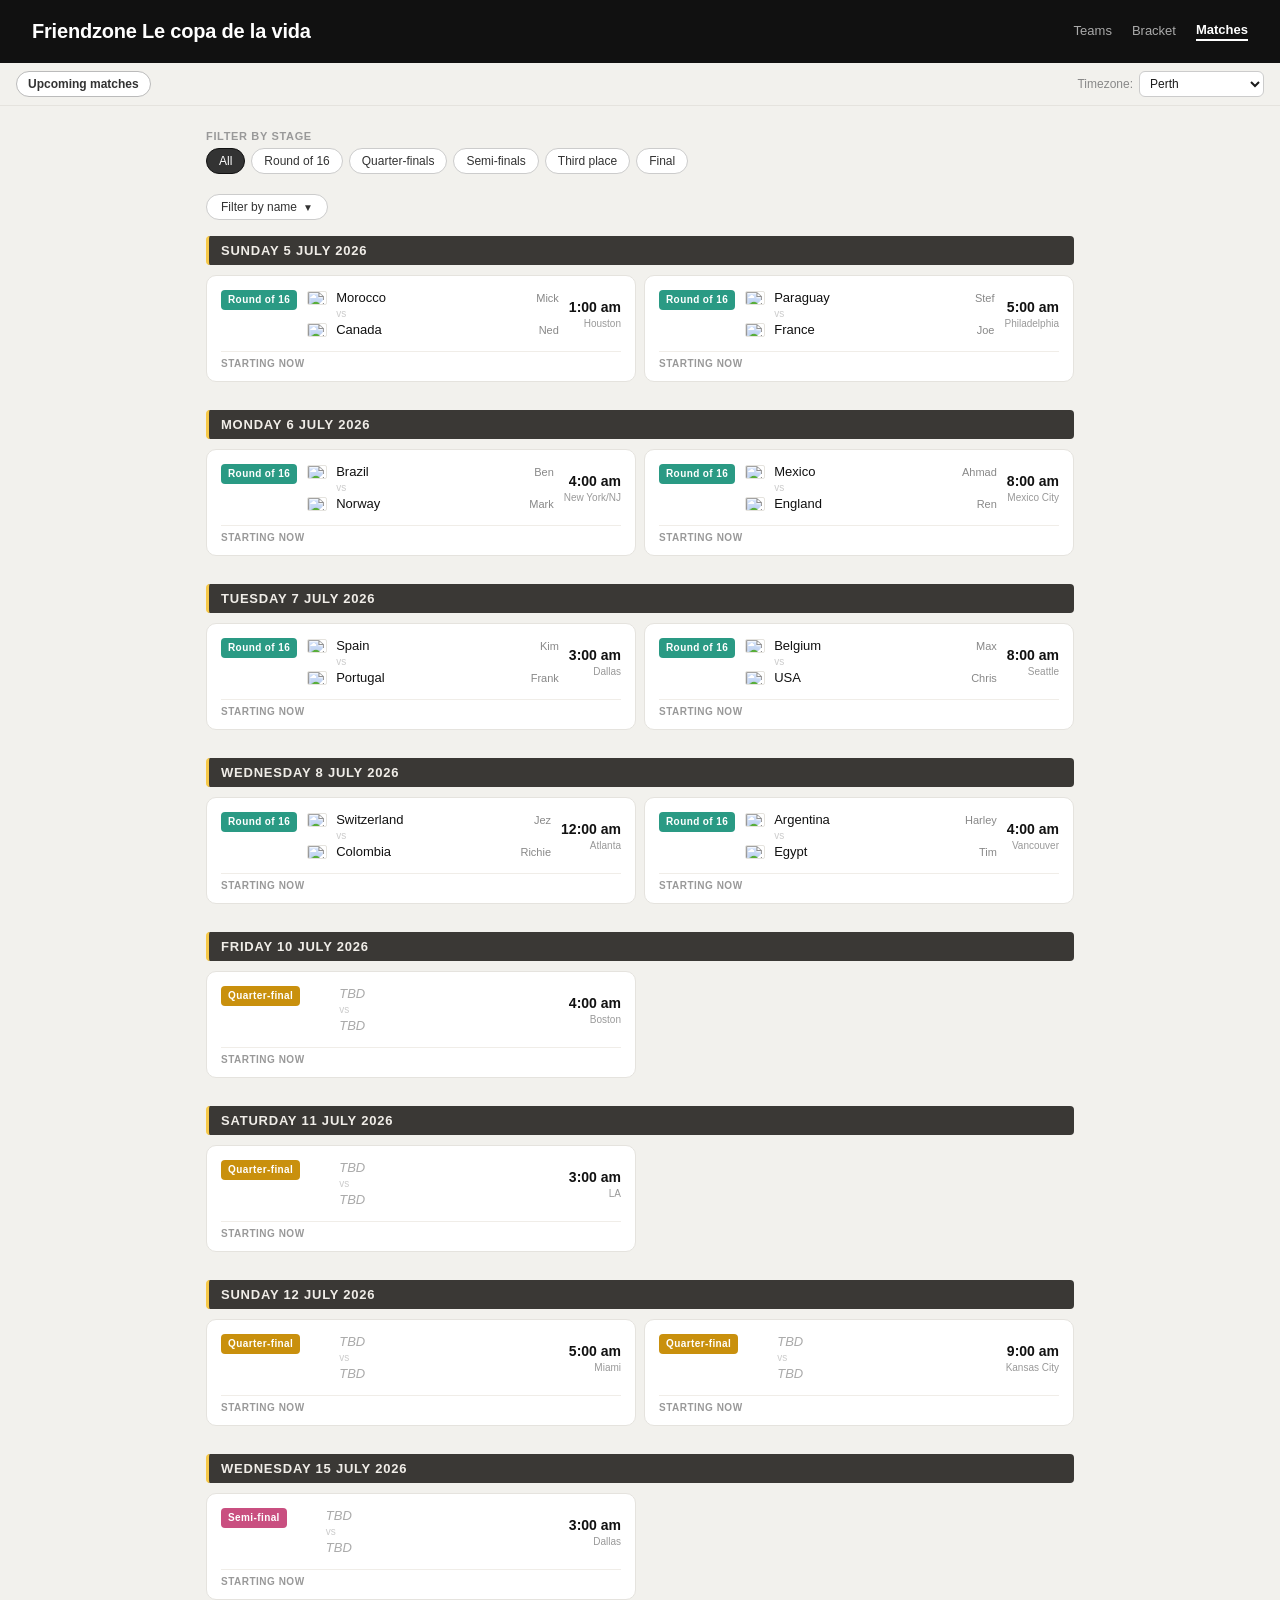
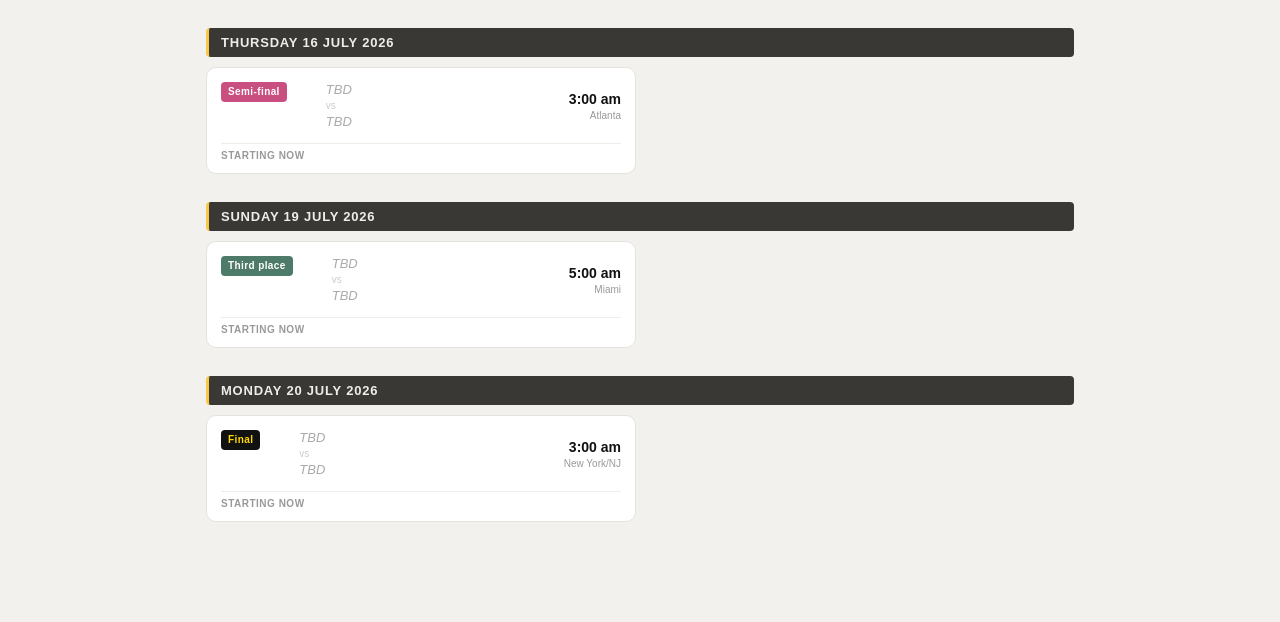
==== matches.html @ c8827e00 "Add files via upload" ====
<!DOCTYPE html>
<html lang="en">
<head>
<meta charset="UTF-8">
<meta name="viewport" content="width=device-width, initial-scale=1.0">
<title>Friendzone Le copa de la vida</title>
<link rel="stylesheet" href="style.css">
<style>
.team-flag img {
  width: 20px;
  height: 14px;
  object-fit: cover;
  border-radius: 2px;
  border: 1px solid #e5e3de;
  display: block;
}
.person-filter-flag {
  width: 16px;
  height: 11px;
  object-fit: cover;
  border-radius: 2px;
  border: 1px solid #e5e3de;
  vertical-align: middle;
  margin-right: 5px;
}
.pill-filter button.eliminated .person-filter-flag {
  filter: grayscale(100%);
  opacity: 0.7;
}
</style>
</head>
<body>

<header>
  <div class="header-left">
    <h1>Friendzone Le copa de la vida</h1>
  </div>
  <div class="header-right">
    <a href="teams.html" class="nav-link">Teams</a>
    <a href="index.html" class="nav-link">Bracket</a>
    <a href="matches.html" class="nav-link active">Matches</a>
  </div>
</header>

<div class="subheader">
  <button class="upcoming-btn" onclick="scrollToUpcoming()">Upcoming matches</button>
  <div class="tz-selector">
    <label>Timezone:</label>
    <select id="tzSelect" onchange="localStorage.setItem('fz5tz', this.value); renderSchedule()">
      <option value="local">Local match time</option>
      <option value="Australia/Perth" selected>Perth</option>
      <option value="Australia/Melbourne">Melbourne</option>
      <option value="Australia/Hobart">Hobart</option>
      <option value="Europe/Berlin">Germany</option>
      <option value="Europe/Rome">Italy</option>
      <option value="Europe/London">United Kingdom</option>
      <option value="America/Los_Angeles">Los Angeles</option>
      <option value="Europe/Zurich">Switzerland</option>
    </select>
  </div>
</div>

<div class="content">

  <div class="filter-section">
    <div class="filter-label">Filter by stage</div>
    <div class="pill-filter stage-filter" id="stageFilter">
      <button class="active" data-stage="all" onclick="filterStage(this)">All</button>
      <button data-stage="R16" onclick="filterStage(this)">Round of 16</button>
      <button data-stage="QF"  onclick="filterStage(this)">Quarter-finals</button>
      <button data-stage="SF"  onclick="filterStage(this)">Semi-finals</button>
      <button data-stage="TP"  onclick="filterStage(this)">Third place</button>
      <button data-stage="F"   onclick="filterStage(this)">Final</button>
    </div>
  </div>

  <div class="filter-section">
    <div class="filter-toggle-row">
      <button class="person-filter-toggle" id="personFilterToggle" onclick="togglePersonFilter()">
        Filter by name <span class="toggle-arrow">▼</span>
      </button>
      <div class="person-active-chips" id="personActiveChips"></div>
    </div>
    <div class="person-filter-panel" id="personFilterPanel">
      <div class="pill-filter person-filter" id="personFilter">
        <button class="active" data-person="all" onclick="filterPerson(this)">Everyone</button>
        <button data-person="Ahmad" onclick="filterPerson(this)">Ahmad</button>
        <button data-person="Ben" onclick="filterPerson(this)">Ben</button>
        <button data-person="Chris" onclick="filterPerson(this)">Chris</button>
        <button data-person="Frank" onclick="filterPerson(this)">Frank</button>
        <button data-person="Harley" onclick="filterPerson(this)">Harley</button>
        <button data-person="Jez" onclick="filterPerson(this)">Jez</button>
        <button data-person="Joe" onclick="filterPerson(this)">Joe</button>
        <button data-person="Kim" onclick="filterPerson(this)">Kim</button>
        <button data-person="Mark" onclick="filterPerson(this)">Mark</button>
        <button data-person="Max" onclick="filterPerson(this)">Max</button>
        <button data-person="Mick" onclick="filterPerson(this)">Mick</button>
        <button data-person="Ned" onclick="filterPerson(this)">Ned</button>
        <button data-person="Ren" onclick="filterPerson(this)">Ren</button>
        <button data-person="Richie" onclick="filterPerson(this)">Richie</button>
        <button data-person="Stef" onclick="filterPerson(this)">Stef</button>
        <button data-person="Tim" onclick="filterPerson(this)">Tim</button>
      </div>
    </div>
  </div>

  <div id="schedule"></div>
  <div class="no-matches" id="noMatches">No matches found for the current filters.</div>

</div>

<script>
'use strict';

// ET = UTC-4 in summer
function etMs(y, mo, d, h, m) {
  return Date.UTC(y, mo - 1, d, h + 4, m || 0);
}

var STAGE_LABELS = {
  R16: "Round of 16",
  QF:  "Quarter-final",
  SF:  "Semi-final",
  TP:  "Third place",
  F:   "Final",
};

// MATCHES is keyed by ESPN event ID so we can match scores and resolved team names.
// R16 pairings are already known for friendzone5; later rounds start as TBD and
// get filled in from ESPN as results come in — same espnIds as the tournament bracket.
var MATCHES = [
  // ── Round of 16 ──────────────────────────────────────────────
  { ms: etMs(2026,7, 4,13,0), stage:"R16", espnId:"760502", t1:"Morocco",     t2:"Canada",   venue:"NRG Stadium, Houston" },
  { ms: etMs(2026,7, 4,17,0), stage:"R16", espnId:"760503", t1:"Paraguay",    t2:"France",   venue:"Lincoln Financial Field, Philadelphia" },
  { ms: etMs(2026,7, 5,16,0), stage:"R16", espnId:"760504", t1:"Brazil",      t2:"Norway",   venue:"MetLife Stadium, New York/NJ" },
  { ms: etMs(2026,7, 5,20,0), stage:"R16", espnId:"760505", t1:"Mexico",      t2:"England",  venue:"Estadio Azteca, Mexico City" },
  { ms: etMs(2026,7, 6,15,0), stage:"R16", espnId:"760506", t1:"Spain",       t2:"Portugal", venue:"AT&T Stadium, Dallas" },
  { ms: etMs(2026,7, 6,20,0), stage:"R16", espnId:"760507", t1:"Belgium",     t2:"USA",      venue:"Lumen Field, Seattle" },
  { ms: etMs(2026,7, 7,12,0), stage:"R16", espnId:"760508", t1:"Switzerland", t2:"Colombia", venue:"Mercedes-Benz Stadium, Atlanta" },
  { ms: etMs(2026,7, 7,16,0), stage:"R16", espnId:"760509", t1:"Argentina",   t2:"Egypt",    venue:"BC Place, Vancouver" },
  // ── Quarter-finals ───────────────────────────────────────────
  { ms: etMs(2026,7, 9,16,0), stage:"QF",  espnId:"760510", t1:"TBD", t2:"TBD", venue:"Gillette Stadium, Boston" },
  { ms: etMs(2026,7,10,15,0), stage:"QF",  espnId:"760511", t1:"TBD", t2:"TBD", venue:"SoFi Stadium, LA" },
  { ms: etMs(2026,7,11,17,0), stage:"QF",  espnId:"760512", t1:"TBD", t2:"TBD", venue:"Hard Rock Stadium, Miami" },
  { ms: etMs(2026,7,11,21,0), stage:"QF",  espnId:"760513", t1:"TBD", t2:"TBD", venue:"Arrowhead Stadium, Kansas City" },
  // ── Semi-finals ──────────────────────────────────────────────
  { ms: etMs(2026,7,14,15,0), stage:"SF",  espnId:"760514", t1:"TBD", t2:"TBD", venue:"AT&T Stadium, Dallas" },
  { ms: etMs(2026,7,15,15,0), stage:"SF",  espnId:"760515", t1:"TBD", t2:"TBD", venue:"Mercedes-Benz Stadium, Atlanta" },
  // ── Third place ──────────────────────────────────────────────
  { ms: etMs(2026,7,18,17,0), stage:"TP",  espnId:"760516", t1:"TBD", t2:"TBD", venue:"Hard Rock Stadium, Miami" },
  // ── Final ────────────────────────────────────────────────────
  { ms: etMs(2026,7,19,15,0), stage:"F",   espnId:"760517", t1:"TBD", t2:"TBD", venue:"MetLife Stadium, New York/NJ" },
];

// Team → person, for the 16 teams that reached the Round of 16.
// Every later-round winner will be one of these teams, so this covers the whole bracket.
var PEOPLE = {
  'Morocco':'Mick', 'Canada':'Ned',
  'Paraguay':'Stef', 'France':'Joe',
  'Brazil':'Ben', 'Norway':'Mark',
  'Mexico':'Ahmad', 'England':'Ren',
  'Spain':'Kim', 'Portugal':'Frank',
  'Belgium':'Max', 'USA':'Chris', 'United States':'Chris',
  'Switzerland':'Jez', 'Colombia':'Richie',
  'Argentina':'Harley', 'Egypt':'Tim',
};

var FLAG_ISO = {
  'Canada':'ca', 'Morocco':'ma', 'Paraguay':'py', 'Brazil':'br',
  'Argentina':'ar', 'Uruguay':'uy', 'Colombia':'co', 'Ecuador':'ec',
  'USA':'us', 'United States':'us', 'Mexico':'mx', 'France':'fr',
  'Spain':'es', 'Portugal':'pt', 'Germany':'de', 'Netherlands':'nl',
  'England':'gb-eng', 'Belgium':'be', 'Austria':'at', 'Croatia':'hr',
  'Switzerland':'ch', 'Sweden':'se', 'Norway':'no', 'Senegal':'sn',
  'Ivory Coast':'ci', 'Egypt':'eg', 'Algeria':'dz', 'Ghana':'gh',
  'Japan':'jp', 'South Korea':'kr', 'Australia':'au', 'Iran':'ir',
  'Iraq':'iq', 'Uzbekistan':'uz', 'New Zealand':'nz', 'South Africa':'za',
  'Congo DR':'cd', 'DR Congo':'cd', 'Cape Verde':'cv', 'Cabo Verde':'cv',
  'Bosnia-Herzegovina':'ba',
};

function flagUrl(name) {
  var iso = FLAG_ISO[name];
  return iso ? 'https://flagcdn.com/w80/' + iso + '.png' : null;
}

var VENUE_TZ = {
  "NRG Stadium, Houston":                    "America/Chicago",
  "Lincoln Financial Field, Philadelphia":   "America/New_York",
  "MetLife Stadium, New York/NJ":            "America/New_York",
  "Estadio Azteca, Mexico City":             "America/Mexico_City",
  "AT&T Stadium, Dallas":                    "America/Chicago",
  "Lumen Field, Seattle":                    "America/Los_Angeles",
  "Mercedes-Benz Stadium, Atlanta":          "America/New_York",
  "BC Place, Vancouver":                     "America/Vancouver",
  "Gillette Stadium, Boston":                "America/New_York",
  "SoFi Stadium, LA":                        "America/Los_Angeles",
  "Hard Rock Stadium, Miami":                "America/New_York",
  "Arrowhead Stadium, Kansas City":          "America/Chicago",
};

// ESPN's displayName doesn't always match the name used in our data (e.g. it
// reports "United States" while we use "USA").
var NAME_ALIASES = { 'United States': 'USA' };
function normTeam(n) { return NAME_ALIASES[n] || n; }

function isPlaceholder(name) {
  return !name || name === 'TBD' ||
    /^(Group|Round of|Quarterfinal|Semifinal|Third Place|Winner|Loser)/i.test(name);
}

var SCORES = {};
var liveRefreshTimer = null;

async function fetchScores() {
  try {
    var url = 'https://site.api.espn.com/apis/site/v2/sports/soccer/fifa.world/scoreboard?dates=20260628-20260719&limit=100';
    var res = await fetch(url);
    if (!res.ok) return;
    var data = await res.json();
    var newScores = {};

    (data.events || []).forEach(function(ev) {
      var comp = ev.competitions && ev.competitions[0];
      if (!comp) return;
      var teams = comp.competitors || [];
      if (teams.length < 2) return;

      var home = teams.find(function(t) { return t.homeAway === 'home'; }) || teams[0];
      var away = teams.find(function(t) { return t.homeAway === 'away'; }) || teams[1];
      var rawHome = (home.team && home.team.displayName) || '';
      var rawAway = (away.team && away.team.displayName) || '';

      var t1 = isPlaceholder(rawHome) ? null : normTeam(rawHome);
      var t2 = isPlaceholder(rawAway) ? null : normTeam(rawAway);

      var statusType = (ev.status && ev.status.type && ev.status.type.name) || 'STATUS_SCHEDULED';
      var rawClock   = (ev.status && ev.status.displayClock) || '';
      var period     = (ev.status && ev.status.period) || 0;

      var status = 'pre';
      if (['STATUS_FINAL','STATUS_FULL_TIME','STATUS_FINAL_PEN','STATUS_FINAL_AET'].indexOf(statusType) !== -1) status = 'ft';
      else if (statusType === 'STATUS_IN_PROGRESS' || statusType === 'STATUS_HALFTIME') status = 'live';

      var clockDisplay = '';
      if (status === 'live') {
        if (statusType === 'STATUS_HALFTIME') {
          clockDisplay = 'HT';
        } else {
          var mins = parseInt(rawClock.split(':')[0], 10) || 0;
          var regularMax = period === 1 ? 45 : 90;
          clockDisplay = mins > regularMax ? regularMax + '+' + (mins - regularMax) + "'" : mins + "'";
        }
      }
      if (statusType === 'STATUS_FINAL_PEN') clockDisplay = 'Pens';

      // Knockout matches can go to extra time or penalties — surface that alongside the final score.
      var extra = null;
      if (statusType === 'STATUS_FINAL_AET') extra = 'aet';
      else if (statusType === 'STATUS_FINAL_PEN') extra = 'pen';

      var s1 = parseInt(home.score != null ? home.score : '0', 10);
      var s2 = parseInt(away.score != null ? away.score : '0', 10);

      var winner = null;
      if (status === 'ft') {
        if (home.winner === true) winner = 1;
        else if (away.winner === true) winner = 2;
        else if (s1 > s2) winner = 1;
        else if (s2 > s1) winner = 2;
      }

      var match = MATCHES.find(function(m) { return m.espnId === ev.id; });
      if (match) {
        if (t1) match.t1 = t1;
        if (t2) match.t2 = t2;
        newScores[match.espnId] = { s1: s1, s2: s2, status: status, clock: clockDisplay, winner: winner, extra: extra };
      }
    });

    SCORES = newScores;
    renderSchedule();
    updateEliminated();
    var hasLive = Object.keys(SCORES).some(function(id) { return SCORES[id].status === 'live'; });
    clearTimeout(liveRefreshTimer);
    if (hasLive) liveRefreshTimer = setTimeout(fetchScores, 60000);
  } catch (e) {}
}

// A team is eliminated if any completed match they played (any round) shows someone else winning.
function isTeamEliminated(name) {
  if (!name) return false;
  for (var i = 0; i < MATCHES.length; i++) {
    var m = MATCHES[i];
    var sc = SCORES[m.espnId];
    if (!sc || sc.status !== 'ft') continue;
    var t1 = normTeam(m.t1), t2 = normTeam(m.t2);
    if (t1 !== name && t2 !== name) continue;
    var winner = sc.winner === 1 ? t1 : (sc.winner === 2 ? t2 : null);
    if (winner && winner !== name) return true;
  }
  return false;
}

function updateEliminated() {
  document.querySelectorAll('#personFilter button[data-person]').forEach(function(btn) {
    var person = btn.dataset.person;
    if (person === 'all') return;
    var team = Object.keys(PEOPLE).find(function(t) { return PEOPLE[t] === person; });
    btn.classList.toggle('eliminated', !!(team && isTeamEliminated(team)));
  });
}

// One-time setup: show each person's assigned country flag next to their name in the filter.
function addPersonFlags() {
  document.querySelectorAll('#personFilter button[data-person]').forEach(function(btn) {
    var person = btn.dataset.person;
    if (person === 'all') return;
    var team = Object.keys(PEOPLE).find(function(t) { return PEOPLE[t] === person; });
    var url = team ? flagUrl(team) : null;
    if (!url) return;
    var img = document.createElement('img');
    img.className = 'person-filter-flag';
    img.src = url;
    img.alt = team;
    btn.insertBefore(img, btn.firstChild);
  });
}

var currentStage = "all";
var selectedPeople = new Set();

function formatCountdown(ms) {
  var diff = ms - Date.now();
  if (diff <= 0) return 'Starting now';
  var totalMins = Math.floor(diff / 60000);
  var days  = Math.floor(totalMins / 1440);
  var hours = Math.floor((totalMins % 1440) / 60);
  var mins  = totalMins % 60;
  var parts = [];
  if (days)  parts.push(days  + (days  === 1 ? ' day'    : ' days'));
  if (hours) parts.push(hours + (hours === 1 ? ' hour'   : ' hours'));
  if (mins || parts.length === 0) parts.push(mins + (mins === 1 ? ' minute' : ' minutes'));
  return 'Begins in ' + parts.join(' ');
}
function tickCountdowns() {
  document.querySelectorAll('.match-card-countdown[data-ms]').forEach(function(el) {
    el.textContent = formatCountdown(parseInt(el.dataset.ms, 10));
  });
}
setInterval(tickCountdowns, 30000);

function getTz() { return document.getElementById('tzSelect').value; }

function getEffectiveTz(match) {
  var tz = getTz();
  if (tz === 'local') return VENUE_TZ[match.venue] || 'America/New_York';
  return tz;
}

function getLocalDateKey(ms, tz) {
  return new Date(ms).toLocaleDateString('en-AU', { timeZone: tz, year:'numeric', month:'2-digit', day:'2-digit' });
}
function getLocalDateLabel(ms, tz) {
  return new Date(ms).toLocaleDateString('en-AU', {
    timeZone: tz, weekday:'long', day:'numeric', month:'long', year:'numeric'
  });
}
function getTimeStr(ms, tz) {
  return new Date(ms).toLocaleTimeString('en-AU', { timeZone: tz, hour:'numeric', minute:'2-digit', hour12:true });
}

function matchPassesFilters(m) {
  if (currentStage !== 'all' && m.stage !== currentStage) return false;
  if (selectedPeople.size > 0) {
    var p1 = PEOPLE[m.t1], p2 = PEOPLE[m.t2];
    if (!selectedPeople.has(p1) && !selectedPeople.has(p2)) return false;
  }
  return true;
}

function venueCity(venue) {
  var comma = venue.lastIndexOf(',');
  return comma !== -1 ? venue.slice(comma + 1).trim() : venue;
}

function renderSchedule() {
  var tzForGrouping = getTz() === 'local' ? 'America/New_York' : getTz();
  var filtered = MATCHES.filter(matchPassesFilters);

  var byDay = {};
  var dayOrder = [];
  filtered.forEach(function(m) {
    var key = getLocalDateKey(m.ms, tzForGrouping);
    if (!byDay[key]) { byDay[key] = []; dayOrder.push(key); }
    byDay[key].push(m);
  });

  var seen = new Set();
  var uniqDays = dayOrder.filter(function(d) { if (seen.has(d)) return false; seen.add(d); return true; });

  var html = '';
  uniqDays.forEach(function(dayKey) {
    var matches = byDay[dayKey];
    var label = getLocalDateLabel(matches[0].ms, tzForGrouping);
    html += '<div class="day-block" data-ms="' + matches[0].ms + '"><div class="day-header">' + label + '</div><div class="matches-grid">';

    matches.forEach(function(m) {
      var timeStr = getTimeStr(m.ms, getEffectiveTz(m));
      var isTbd1 = isPlaceholder(m.t1);
      var isTbd2 = isPlaceholder(m.t2);
      var p1 = PEOPLE[m.t1] || '';
      var p2 = PEOPLE[m.t2] || '';
      var p1hl = selectedPeople.size > 0 && selectedPeople.has(p1);
      var p2hl = selectedPeople.size > 0 && selectedPeople.has(p2);
      var sc = SCORES[m.espnId];
      var cardHl = p1hl || p2hl ? ' person-highlight' : '';
      var city = venueCity(m.venue);

      var flagUrl1 = isTbd1 ? null : flagUrl(m.t1);
      var flagUrl2 = isTbd2 ? null : flagUrl(m.t2);
      var flag1 = flagUrl1 ? '<img src="' + flagUrl1 + '" alt="' + m.t1 + '">' : '';
      var flag2 = flagUrl2 ? '<img src="' + flagUrl2 + '" alt="' + m.t2 + '">' : '';

      var row1Loser = '', row2Loser = '';
      var topHtml = '', bottomHtml = '', s1Html = '', s2Html = '', metaHtml = '';

      if (sc && (sc.status === 'live' || sc.status === 'ft')) {
        var isLive = sc.status === 'live';
        var pillLabel;
        if (!isLive) {
          pillLabel = 'Match Finished';
          if (sc.extra === 'aet') pillLabel += ' · After Extra Time';
          else if (sc.extra === 'pen') pillLabel = 'Match Finished – Penalties';
        }
        else if (sc.clock === 'HT') { pillLabel = 'Half Time'; }
        else if (sc.clock) { pillLabel = 'Live · ' + sc.clock; }
        else { pillLabel = 'Live'; }
        var statusClass = isLive ? 'live' : 'ft';
        topHtml = '<div class="match-card-status"><span class="match-status-pill ' + statusClass + '">' + pillLabel + '</span></div>';
        s1Html = '<span class="score-num">' + sc.s1 + '</span>';
        s2Html = '<span class="score-num">' + sc.s2 + '</span>';
        metaHtml = '<div class="match-venue">' + city + '</div>';
        if (!isLive) {
          if (sc.winner === 1) row2Loser = ' loser';
          else if (sc.winner === 2) row1Loser = ' loser';
        }
      } else {
        bottomHtml = '<div class="match-card-countdown" data-ms="' + m.ms + '">' + formatCountdown(m.ms) + '</div>';
        metaHtml = '<div class="match-time">' + timeStr + '</div><div class="match-venue">' + city + '</div>';
      }

      html += '<div class="match-card' + cardHl + '" data-stage="' + m.stage + '">' +
        topHtml +
        '<span class="match-stage-badge badge-' + (m.stage === 'F' ? 'final' : m.stage.toLowerCase()) + '">' + (STAGE_LABELS[m.stage] || m.stage) + '</span>' +
        '<div class="match-teams">' +
          '<div class="team-row-m' + row1Loser + '">' +
            '<span class="team-flag">' + flag1 + '</span>' +
            '<span class="team-name' + (isTbd1 ? ' tbd' : '') + '">' + m.t1 + '</span>' +
            '<span class="team-person' + (p1hl ? ' highlighted' : '') + '">' + p1 + '</span>' +
            s1Html +
          '</div>' +
          '<div class="vs-divider">vs</div>' +
          '<div class="team-row-m' + row2Loser + '">' +
            '<span class="team-flag">' + flag2 + '</span>' +
            '<span class="team-name' + (isTbd2 ? ' tbd' : '') + '">' + m.t2 + '</span>' +
            '<span class="team-person' + (p2hl ? ' highlighted' : '') + '">' + p2 + '</span>' +
            s2Html +
          '</div>' +
        '</div>' +
        '<div class="match-meta">' + metaHtml + '</div>' +
        bottomHtml +
      '</div>';
    });
    html += '</div></div>';
  });

  document.getElementById('schedule').innerHTML = html;
  document.getElementById('noMatches').style.display = filtered.length === 0 ? 'block' : 'none';
}

function filterStage(btn) {
  document.querySelectorAll('#stageFilter button').forEach(function(b) { b.classList.remove('active'); });
  btn.classList.add('active');
  currentStage = btn.dataset.stage;
  renderSchedule();
}

function togglePersonFilter() {
  var panel = document.getElementById('personFilterPanel');
  var toggle = document.getElementById('personFilterToggle');
  var isOpen = panel.classList.contains('open');
  panel.classList.toggle('open', !isOpen);
  toggle.classList.toggle('open', !isOpen);
}

function collapsePersonFilter() {
  document.getElementById('personFilterPanel').classList.remove('open');
  document.getElementById('personFilterToggle').classList.remove('open');
}

function updateActiveChips() {
  var container = document.getElementById('personActiveChips');
  while (container.firstChild) container.removeChild(container.firstChild);
  selectedPeople.forEach(function(person) {
    var sourceBtn = document.querySelector('#personFilter button[data-person="' + person + '"]');
    var label = sourceBtn ? sourceBtn.textContent : person;
    var chip = document.createElement('button');
    chip.className = 'active';
    chip.style.cssText = 'padding:5px 12px;border-radius:20px;border:1px solid #111;background:#333;color:#fff;font-size:12px;font-weight:500;cursor:pointer;';
    chip.textContent = label + ' ✕';
    chip.addEventListener('click', function() { removePerson(person); });
    container.appendChild(chip);
  });
}

function removePerson(person) {
  selectedPeople.delete(person);
  var btn = document.querySelector('#personFilter button[data-person="' + person + '"]');
  if (btn) btn.classList.remove('active');
  if (selectedPeople.size === 0) {
    document.querySelector('#personFilter button[data-person="all"]').classList.add('active');
  }
  updateActiveChips();
  renderSchedule();
}

function filterPerson(btn) {
  var person = btn.dataset.person;
  if (person === 'all') {
    selectedPeople.clear();
    document.querySelectorAll('#personFilter button').forEach(function(b) { b.classList.remove('active'); });
    btn.classList.add('active');
    updateActiveChips();
    collapsePersonFilter();
  } else {
    document.querySelector('#personFilter button[data-person="all"]').classList.remove('active');
    if (selectedPeople.has(person)) {
      selectedPeople.delete(person);
      btn.classList.remove('active');
    } else {
      selectedPeople.add(person);
      btn.classList.add('active');
    }
    if (selectedPeople.size === 0) {
      document.querySelector('#personFilter button[data-person="all"]').classList.add('active');
    }
    updateActiveChips();
    collapsePersonFilter();
  }
  renderSchedule();
}

var savedTz = localStorage.getItem('fz5tz');
if (savedTz) { var sel = document.getElementById('tzSelect'); if ([...sel.options].some(function(o) { return o.value === savedTz; })) sel.value = savedTz; }

function scrollToUpcoming() {
  var now = Date.now();
  var blocks = document.querySelectorAll('.day-block[data-ms]');
  var target = null;
  for (var i = 0; i < blocks.length; i++) {
    var block = blocks[i];
    var ms = parseInt(block.dataset.ms, 10);
    if (ms > now || block.querySelector('.match-card-countdown')) {
      target = block;
      break;
    }
  }
  if (!target) target = blocks[blocks.length - 1];
  if (!target) return;
  var stickyOffset = Array.from(document.querySelectorAll('header, .subheader'))
    .reduce(function(sum, el) { return sum + el.offsetHeight; }, 0);
  var top = target.getBoundingClientRect().top + window.scrollY - stickyOffset - 12;
  window.scrollTo({ top: top, behavior: 'smooth' });
}

addPersonFlags();
renderSchedule();
fetchScores();
</script>
</body>
</html>
---- style.css ----
* { box-sizing: border-box; margin: 0; padding: 0; }

body {
  font-family: -apple-system, BlinkMacSystemFont, 'Segoe UI', Roboto, sans-serif;
  background: #f2f1ed;
  color: #1a1a1a;
  padding: 0 0 3rem;
}

/* ── Header ── */
header {
  background: #111;
  color: #fff;
  padding: 1.25rem 2rem;
  display: flex;
  align-items: center;
  justify-content: space-between;
  flex-wrap: wrap;
  gap: 1rem;
  position: sticky;
  top: 0;
  z-index: 100;
}

.header-left h1 { font-size: 20px; font-weight: 600; letter-spacing: -0.01em; color: #fff; }
.header-left p { font-size: 12px; color: #aaa; margin-top: 2px; }

.header-right { display: flex; align-items: center; gap: 20px; flex-wrap: wrap; }

.nav-link {
  font-size: 13px; font-weight: 400; color: #aaa;
  text-decoration: none; white-space: nowrap;
  transition: color 0.15s;
  padding-bottom: 2px;
}
.nav-link:hover { color: #fff; }
.nav-link.active { color: #fff; font-weight: 600; border-bottom: 2px solid #fff; }

/* ── Subheader (timezone bar) ── */
.subheader {
  background: #f2f1ed;
  padding: 0.5rem 1rem;
  display: flex;
  align-items: center;
  justify-content: space-between;
  border-bottom: 1px solid #e5e3de;
  gap: 0.5rem;
}

.upcoming-btn {
  display: inline-flex;
  align-items: center;
  padding: 5px 11px;
  border-radius: 20px;
  border: 1px solid #bbb;
  background: #fff;
  font-size: 12px;
  font-weight: 600;
  color: #333;
  cursor: pointer;
  white-space: nowrap;
  flex-shrink: 0;
  transition: all 0.15s;
  font-family: inherit;
}
.upcoming-btn:hover { border-color: #555; background: #f5f5f5; }
.upcoming-btn:active { transform: scale(0.97); }

/* ── Timezone selector ── */
.tz-selector { display: flex; align-items: center; gap: 6px; min-width: 0; }
.tz-selector label { font-size: 12px; color: #888; white-space: nowrap; }
.tz-selector select {
  background: #fff; color: #1a1a1a; border: 1px solid #ccc;
  border-radius: 6px; padding: 4px 6px; font-size: 12px; cursor: pointer; outline: none;
  min-width: 0; max-width: 100%;
}
.tz-selector select:hover { border-color: #888; }

@media (max-width: 500px) {
  .subheader { padding: 0.4rem 0.75rem; }
  .tz-selector label { display: none; }
  .tz-selector select { font-size: 11px; }
  .upcoming-btn { font-size: 11px; padding: 4px 10px; }
}

/* ── Content wrapper ── */
.content { max-width: 900px; margin: 0 auto; padding: 1.5rem 1rem; }

/* ── Filters ── */
.filter-section { margin-bottom: 1rem; }
.filter-label {
  font-size: 11px; font-weight: 600; color: #999; text-transform: uppercase;
  letter-spacing: 0.06em; margin-bottom: 6px;
}

.pill-filter {
  display: flex; flex-wrap: wrap; gap: 6px; margin-bottom: 1.25rem;
}

.pill-filter button {
  padding: 5px 12px; border-radius: 20px; border: 1px solid #ccc;
  background: #fff; font-size: 12px; font-weight: 500; cursor: pointer;
  transition: all 0.15s; color: #333;
}
.pill-filter button:hover { border-color: #888; }
.pill-filter button.active { background: #333; color: #fff; border-color: #111; }
.pill-filter button.eliminated {
  background: #fef2f2; color: #b91c1c; border-color: #fca5a5;
  text-decoration: line-through; opacity: 0.75;
}
.pill-filter button.eliminated:hover { border-color: #f87171; opacity: 1; }
.pill-filter button.eliminated.active { background: #b91c1c; color: #fff; border-color: #991b1b; text-decoration: line-through; }

.filter-toggle-row {
  display: flex; align-items: center; flex-wrap: wrap; gap: 6px; margin-bottom: 8px;
}

.person-filter-toggle {
  display: inline-flex; align-items: center; gap: 6px; flex-shrink: 0;
  padding: 5px 14px; border-radius: 20px; border: 1px solid #ccc;
  background: #fff; font-size: 12px; font-weight: 500; cursor: pointer;
  transition: all 0.15s; color: #333;
}
.person-filter-toggle:hover { border-color: #888; }
.person-filter-toggle .toggle-arrow { font-size: 10px; transition: transform 0.2s; }
.person-filter-toggle.open .toggle-arrow { transform: rotate(180deg); }
.toggle-active-label { color: #888; font-weight: 400; }

.person-filter-panel { display: none; margin-bottom: 0.5rem; }
.person-filter-panel.open { display: block; }

.person-active-chips { display: contents; }
.person-active-chips:empty { display: none; }

/* ── Day block & match grid ── */
.day-block { margin-bottom: 1.75rem; }
.day-header {
  font-size: 13px; font-weight: 700; color: #f0ede8; text-transform: uppercase;
  letter-spacing: 0.06em; margin-bottom: 10px;
  background: #3a3835; border-left: 3px solid #f7c948;
  padding: 7px 12px; border-radius: 4px;
}

.matches-grid {
  display: grid;
  grid-template-columns: repeat(auto-fill, minmax(400px, 1fr));
  gap: 8px;
}

/* ── Match card ── */
.match-card {
  background: #fff; border-radius: 10px; border: 1px solid #e5e3de;
  padding: 12px 14px; display: flex; align-items: center; gap: 10px;
  flex-wrap: wrap; transition: border-color 0.15s;
}
.match-card:hover { border-color: #bbb; }
.match-card.person-highlight { border-color: #93c5fd; background: #eff6ff; }

.match-card-countdown {
  width: 100%; font-size: 10px; font-weight: 600; text-transform: uppercase;
  letter-spacing: 0.05em; color: #999; padding-top: 6px;
  border-top: 1px solid #f0ede8; margin-top: 2px;
}

/* ── Group badges (group stage) ── */
.match-group-badge {
  font-size: 10px; font-weight: 600; letter-spacing: 0.05em; padding: 3px 7px;
  border-radius: 4px; white-space: nowrap; flex-shrink: 0; align-self: flex-start; margin-top: 2px;
}

/* ── Stage badges (knockout) ── */
.match-stage-badge {
  font-size: 10px; font-weight: 600; letter-spacing: 0.04em; padding: 3px 7px;
  border-radius: 4px; white-space: nowrap; flex-shrink: 0; align-self: flex-start; margin-top: 2px;
  text-align: center; line-height: 1.4;
}

/* Group colours */
.badge-a { background:#E8534A; color:#FFF; }
.badge-b { background:#E8893A; color:#FFF; }
.badge-c { background:#C9900D; color:#FFF; }
.badge-d { background:#4A9645; color:#FFF; }
.badge-e { background:#2A9A84; color:#FFF; }
.badge-f { background:#3A7DC9; color:#FFF; }
.badge-g { background:#6B4FC9; color:#FFF; }
.badge-h { background:#B04FC9; color:#FFF; }
.badge-i { background:#C94F80; color:#FFF; }
.badge-j { background:#4E7A6A; color:#FFF; }
.badge-k { background:#8B6348; color:#FFF; }
.badge-l { background:#5A6070; color:#FFF; }

/* Knockout stage colours */
.badge-r32 { background: #3A7DC9; color: #fff; }
.badge-r16 { background: #2A9A84; color: #fff; }
.badge-qf  { background: #C9900D; color: #fff; }
.badge-sf  { background: #C94F80; color: #fff; }
.badge-tp  { background: #4E7A6A; color: #fff; }
.badge-final { background: #111;    color: #FFD700; }

/* ── Team rows ── */
.match-teams { flex: 1; min-width: 0; }
.team-row-m { display: flex; align-items: center; gap: 7px; padding: 2px 0; }
.team-row-m.loser { color: #aaa; }
.team-row-m.loser .team-name,
.team-row-m.loser .score-num { color: #aaa; }
.team-flag { font-size: 18px; line-height: 1; width: 22px; flex-shrink: 0; }
.team-name { font-size: 13px; font-weight: 500; color: #111; }
.team-name.tbd { color: #aaa; font-style: italic; }
.team-person {
  font-size: 11px; color: #888; margin-left: auto; white-space: nowrap; padding-left: 6px;
}
.team-person.highlighted { color: #1d4ed8; font-weight: 600; }

.vs-divider { font-size: 10px; color: #ccc; padding: 1px 0 1px 29px; }

/* ── Match meta ── */
.match-meta { text-align: right; flex-shrink: 0; }
.match-time { font-size: 14px; font-weight: 600; color: #111; white-space: nowrap; }
.match-venue { font-size: 10px; color: #999; margin-top: 3px; white-space: nowrap; }

/* ── Score / status ── */
.score-num { font-size: 18px; font-weight: 700; color: #111; line-height: 1; min-width: 22px; text-align: right; padding-left: 10px; flex-shrink: 0; }
.score-pen { font-size: 12px; font-weight: 600; color: #666; padding-left: 2px; flex-shrink: 0; }

.match-status-pill {
  display: inline-block; font-size: 10px; font-weight: 700; text-transform: uppercase;
  letter-spacing: 0.07em; padding: 2px 8px; border-radius: 20px; width: 100%;
  box-sizing: border-box; text-align: center; margin-bottom: 4px;
}
.match-status-pill.live { background: #16a34a; color: #fff; }
.match-status-pill.ft   { background: #e5e3de; color: #555; }

.match-card-status {
  width: 100%; padding-bottom: 6px; border-bottom: 1px solid #f0ede8; margin-bottom: 2px;
}

.match-status { font-size: 10px; font-weight: 600; text-transform: uppercase; letter-spacing: 0.05em; margin-top: 2px; }
.match-status.live { color: #16a34a; }
.match-status.ft   { color: #888; }
.match-status.pre  { color: #999; }

/* ── Empty state ── */
.no-matches {
  font-size: 14px; color: #999; text-align: center; padding: 3rem; display: none;
}

/* ── Groups page ── */
.groups-content { max-width: 900px; margin: 0 auto; padding: 1.5rem 1rem; }

.groups-grid {
  display: grid;
  grid-template-columns: repeat(1, 1fr);
  gap: 12px;
}

@media only screen and (min-width: 768px) {
  .groups-grid { grid-template-columns: repeat(3, 1fr); }
}

.group-card {
  background: #fff;
  border-radius: 10px;
  border: 1px solid #e5e5e0;
  overflow: hidden;
}
.group-header {
  padding: 7px 12px;
  font-size: 11px;
  font-weight: 600;
  letter-spacing: 0.08em;
  text-transform: uppercase;
}

.group-body { padding: 4px 0 8px; }
.team-row {
  display: flex;
  align-items: center;
  gap: 9px;
  padding: 5px 12px;
}
.flag { font-size: 20px; line-height: 1; width: 26px; flex-shrink: 0; }
.team-info { display: flex; flex-direction: column; min-width: 0; }
.country { font-size: 13px; font-weight: 500; color: #111; white-space: nowrap; overflow: hidden; text-overflow: ellipsis; }
.person { font-size: 11px; color: #888; white-space: nowrap; overflow: hidden; text-overflow: ellipsis; }

.footer {
  text-align: center;
  margin-top: 1.5rem;
  font-size: 11px;
  color: #aaa;
}

@media print {
  body { background: #fff; padding: 1rem; }
  .group-card { break-inside: avoid; }
}

/* ── Responsive ── */
@media (max-width: 500px) {
  header { padding: 1rem; }
  .matches-grid { grid-template-columns: 1fr; }
  .match-venue { display: none; }
}
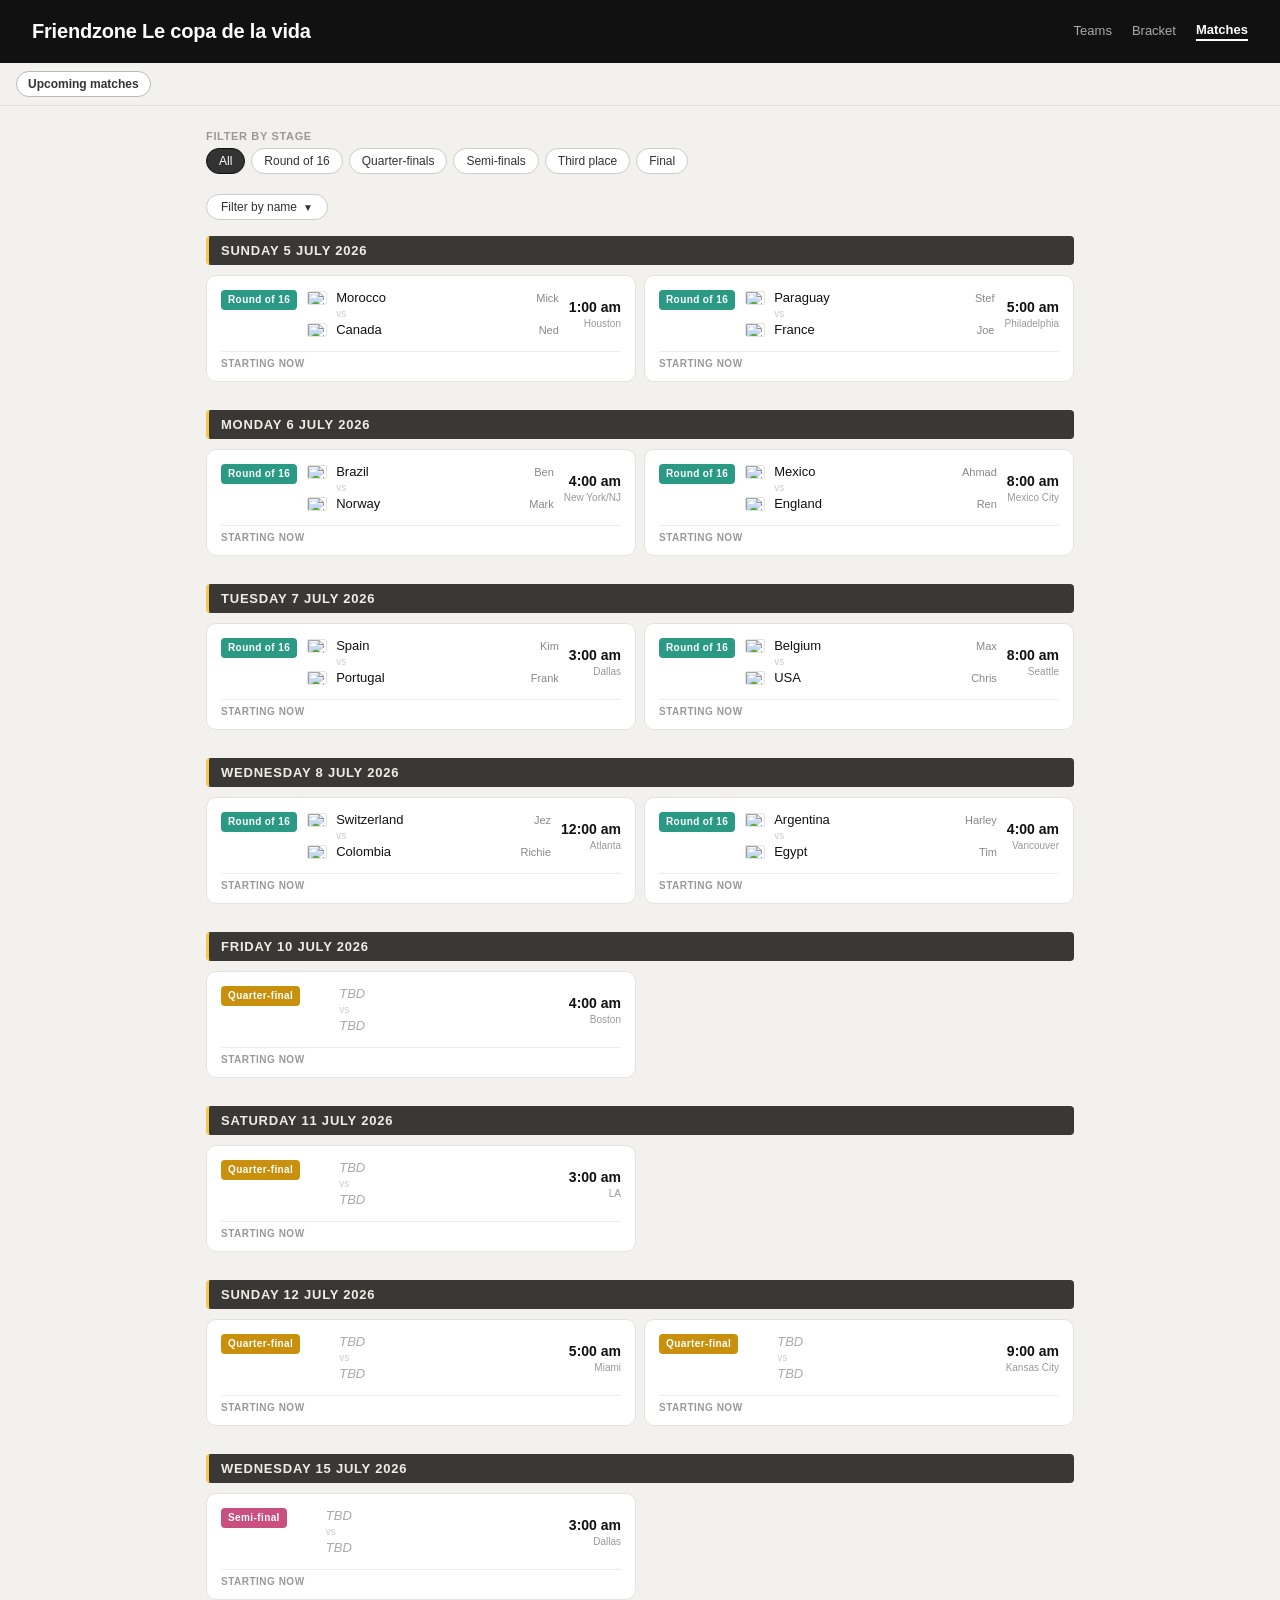
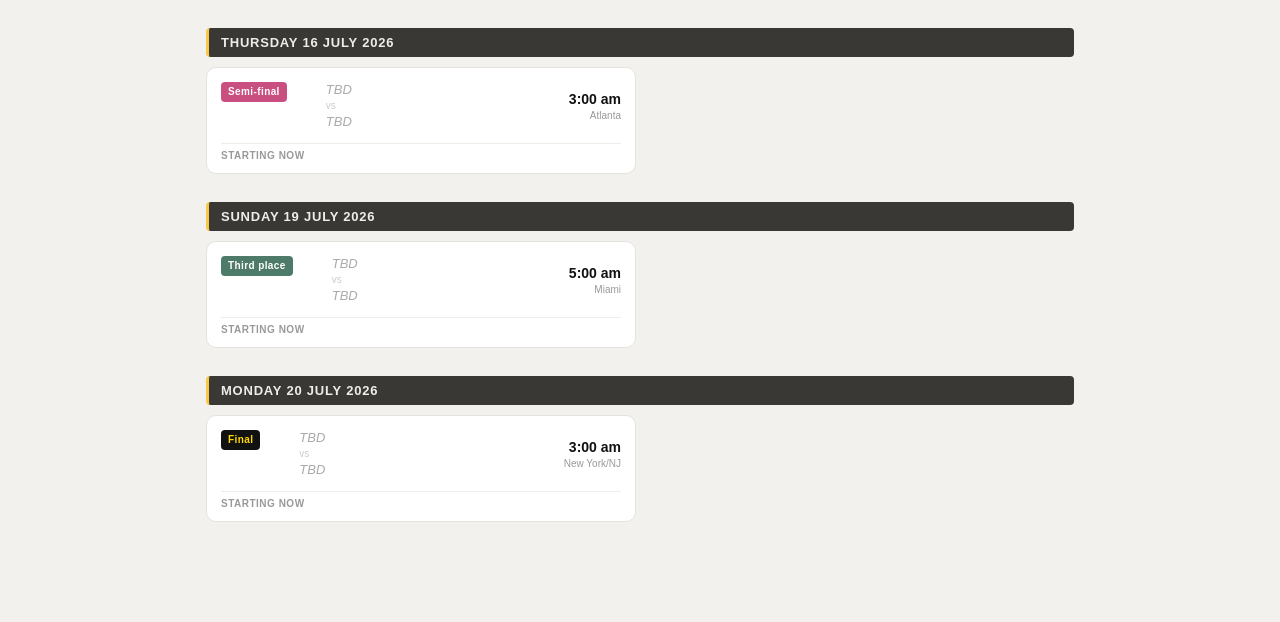
==== commit 57c6f606: "Add files via upload" ====
--- a/matches.html
+++ b/matches.html
@@ -44,20 +44,6 @@
 
 <div class="subheader">
   <button class="upcoming-btn" onclick="scrollToUpcoming()">Upcoming matches</button>
-  <div class="tz-selector">
-    <label>Timezone:</label>
-    <select id="tzSelect" onchange="localStorage.setItem('fz5tz', this.value); renderSchedule()">
-      <option value="local">Local match time</option>
-      <option value="Australia/Perth" selected>Perth</option>
-      <option value="Australia/Melbourne">Melbourne</option>
-      <option value="Australia/Hobart">Hobart</option>
-      <option value="Europe/Berlin">Germany</option>
-      <option value="Europe/Rome">Italy</option>
-      <option value="Europe/London">United Kingdom</option>
-      <option value="America/Los_Angeles">Los Angeles</option>
-      <option value="Europe/Zurich">Switzerland</option>
-    </select>
-  </div>
 </div>
 
 <div class="content">
@@ -184,20 +170,8 @@
   return iso ? 'https://flagcdn.com/w80/' + iso + '.png' : null;
 }
 
-var VENUE_TZ = {
-  "NRG Stadium, Houston":                    "America/Chicago",
-  "Lincoln Financial Field, Philadelphia":   "America/New_York",
-  "MetLife Stadium, New York/NJ":            "America/New_York",
-  "Estadio Azteca, Mexico City":             "America/Mexico_City",
-  "AT&T Stadium, Dallas":                    "America/Chicago",
-  "Lumen Field, Seattle":                    "America/Los_Angeles",
-  "Mercedes-Benz Stadium, Atlanta":          "America/New_York",
-  "BC Place, Vancouver":                     "America/Vancouver",
-  "Gillette Stadium, Boston":                "America/New_York",
-  "SoFi Stadium, LA":                        "America/Los_Angeles",
-  "Hard Rock Stadium, Miami":                "America/New_York",
-  "Arrowhead Stadium, Kansas City":          "America/Chicago",
-};
+// All match times are shown in Perth, WA time.
+var DISPLAY_TZ = 'Australia/Perth';
 
 // ESPN's displayName doesn't always match the name used in our data (e.g. it
 // reports "United States" while we use "USA").
@@ -350,14 +324,6 @@
 }
 setInterval(tickCountdowns, 30000);
 
-function getTz() { return document.getElementById('tzSelect').value; }
-
-function getEffectiveTz(match) {
-  var tz = getTz();
-  if (tz === 'local') return VENUE_TZ[match.venue] || 'America/New_York';
-  return tz;
-}
-
 function getLocalDateKey(ms, tz) {
   return new Date(ms).toLocaleDateString('en-AU', { timeZone: tz, year:'numeric', month:'2-digit', day:'2-digit' });
 }
@@ -385,13 +351,12 @@
 }
 
 function renderSchedule() {
-  var tzForGrouping = getTz() === 'local' ? 'America/New_York' : getTz();
   var filtered = MATCHES.filter(matchPassesFilters);
 
   var byDay = {};
   var dayOrder = [];
   filtered.forEach(function(m) {
-    var key = getLocalDateKey(m.ms, tzForGrouping);
+    var key = getLocalDateKey(m.ms, DISPLAY_TZ);
     if (!byDay[key]) { byDay[key] = []; dayOrder.push(key); }
     byDay[key].push(m);
   });
@@ -402,11 +367,11 @@
   var html = '';
   uniqDays.forEach(function(dayKey) {
     var matches = byDay[dayKey];
-    var label = getLocalDateLabel(matches[0].ms, tzForGrouping);
+    var label = getLocalDateLabel(matches[0].ms, DISPLAY_TZ);
     html += '<div class="day-block" data-ms="' + matches[0].ms + '"><div class="day-header">' + label + '</div><div class="matches-grid">';
 
     matches.forEach(function(m) {
-      var timeStr = getTimeStr(m.ms, getEffectiveTz(m));
+      var timeStr = getTimeStr(m.ms, DISPLAY_TZ);
       var isTbd1 = isPlaceholder(m.t1);
       var isTbd2 = isPlaceholder(m.t2);
       var p1 = PEOPLE[m.t1] || '';
@@ -551,9 +516,6 @@
   renderSchedule();
 }
 
-var savedTz = localStorage.getItem('fz5tz');
-if (savedTz) { var sel = document.getElementById('tzSelect'); if ([...sel.options].some(function(o) { return o.value === savedTz; })) sel.value = savedTz; }
-
 function scrollToUpcoming() {
   var now = Date.now();
   var blocks = document.querySelectorAll('.day-block[data-ms]');
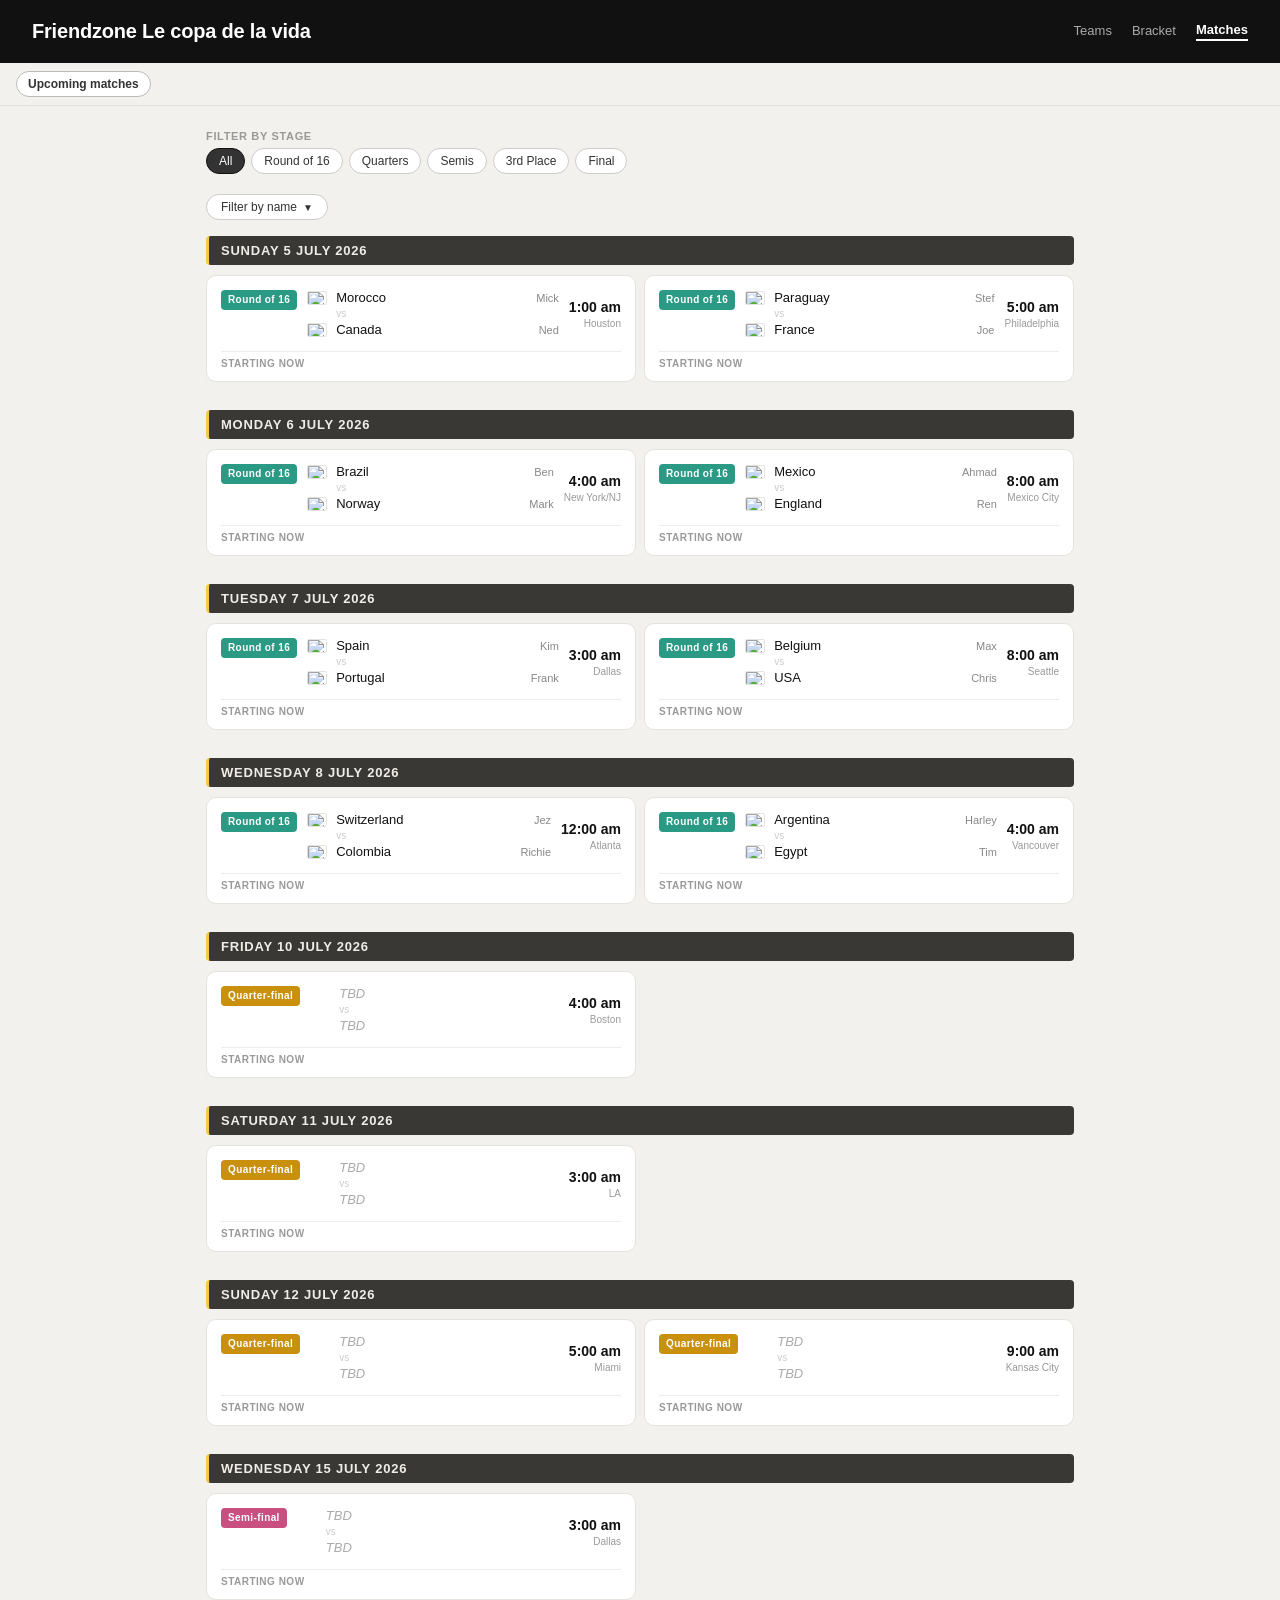
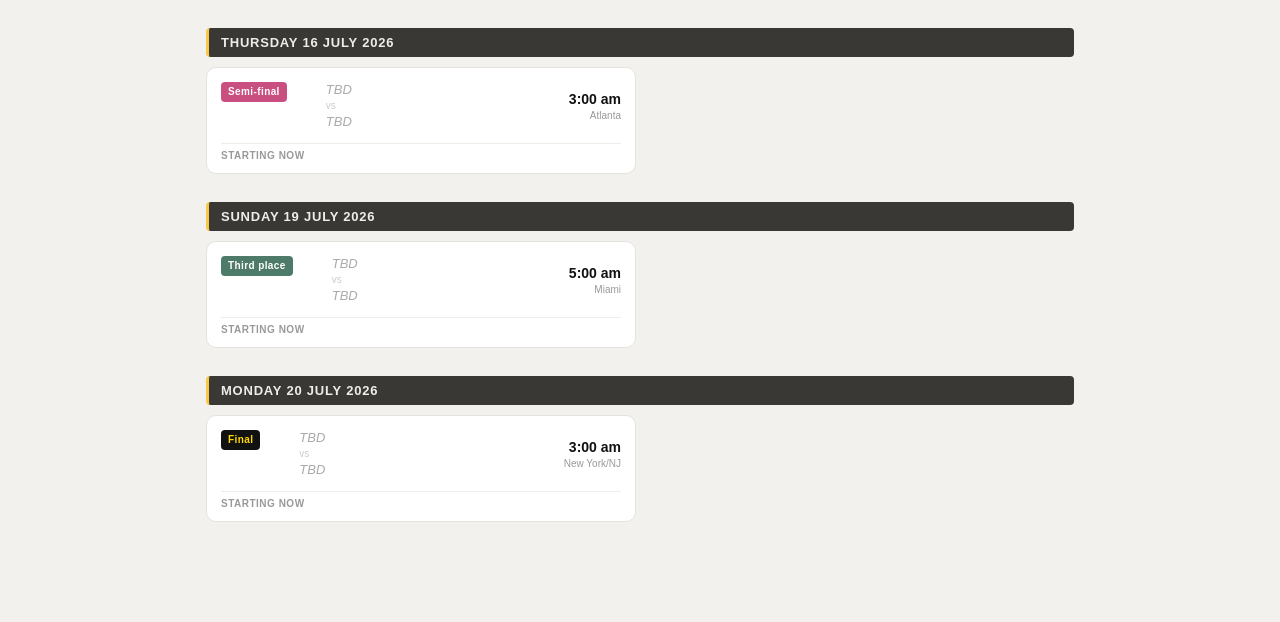
==== commit d11ba7da: "Add files via upload" ====
--- a/matches.html
+++ b/matches.html
@@ -53,9 +53,9 @@
     <div class="pill-filter stage-filter" id="stageFilter">
       <button class="active" data-stage="all" onclick="filterStage(this)">All</button>
       <button data-stage="R16" onclick="filterStage(this)">Round of 16</button>
-      <button data-stage="QF"  onclick="filterStage(this)">Quarter-finals</button>
-      <button data-stage="SF"  onclick="filterStage(this)">Semi-finals</button>
-      <button data-stage="TP"  onclick="filterStage(this)">Third place</button>
+      <button data-stage="QF"  onclick="filterStage(this)">Quarters</button>
+      <button data-stage="SF"  onclick="filterStage(this)">Semis</button>
+      <button data-stage="TP"  onclick="filterStage(this)">3rd Place</button>
       <button data-stage="F"   onclick="filterStage(this)">Final</button>
     </div>
   </div>
--- a/style.css
+++ b/style.css
@@ -105,11 +105,11 @@
 .pill-filter button:hover { border-color: #888; }
 .pill-filter button.active { background: #333; color: #fff; border-color: #111; }
 .pill-filter button.eliminated {
-  background: #fef2f2; color: #b91c1c; border-color: #fca5a5;
-  text-decoration: line-through; opacity: 0.75;
-}
-.pill-filter button.eliminated:hover { border-color: #f87171; opacity: 1; }
-.pill-filter button.eliminated.active { background: #b91c1c; color: #fff; border-color: #991b1b; text-decoration: line-through; }
+  background: #e8e5e0; color: #999; border-color: #d5d2cc;
+  text-decoration: line-through; opacity: 0.85;
+}
+.pill-filter button.eliminated:hover { border-color: #bbb; opacity: 1; }
+.pill-filter button.eliminated.active { background: #999; color: #fff; border-color: #888; text-decoration: line-through; }
 
 .filter-toggle-row {
   display: flex; align-items: center; flex-wrap: wrap; gap: 6px; margin-bottom: 8px;
